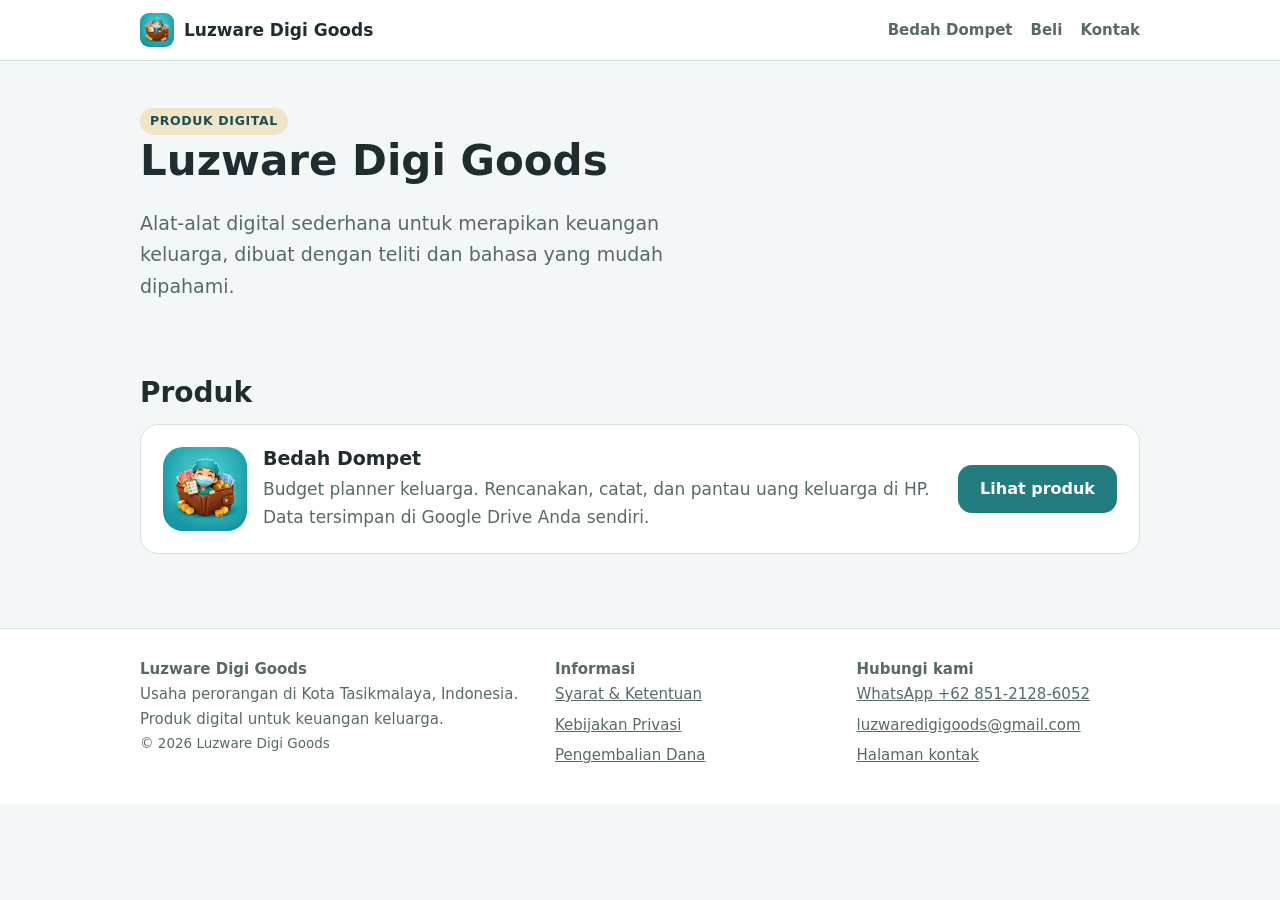
==== index.html @ b5675147 "Terbitkan situs toko Luzware Digi Goods dengan data kontak final Co-Authored-By: Claude Opus 5.5 <no" ====
<!doctype html>
<html lang="id">
<head>
<meta charset="utf-8">
<meta name="viewport" content="width=device-width, initial-scale=1">
<title>Luzware Digi Goods</title>
<meta name="description" content="Luzware Digi Goods menjual produk digital untuk keuangan keluarga. Produk pertama: Bedah Dompet, budget planner keluarga.">
<meta name="theme-color" content="#237D80">
<link rel="icon" href="/favicon.ico" sizes="any">
<link rel="icon" type="image/png" sizes="32x32" href="/favicon-32.png">
<link rel="apple-touch-icon" href="/apple-touch-icon.png">
<link rel="stylesheet" href="/gaya.css">
</head>
<body>
<header class="atas"><div class="wrap">
  <a class="merek" href="/"><img src="/gambar/logo-192.png" alt="" width="34" height="34">Luzware Digi Goods</a>
  <nav class="menu" aria-label="Menu utama"><a href="/produk/bedah-dompet/">Bedah Dompet</a><a href="/beli/">Beli</a><a href="/kontak/">Kontak</a></nav>
</div></header>
<main>

<section class="hero"><div class="wrap">
  <div>
    <span class="label">Produk digital</span>
    <h1>Luzware Digi Goods</h1>
    <p class="lead">Alat-alat digital sederhana untuk merapikan keuangan keluarga, dibuat dengan teliti dan bahasa yang mudah dipahami.</p>
  </div>
</div></section>
<section><div class="wrap">
  <h2 style="margin-top:0">Produk</h2>
  <div class="kartu" style="display:grid;gap:18px;align-items:center">
    <div style="display:flex;gap:16px;align-items:center;flex-wrap:wrap">
      <img src="/gambar/logo-256.png" alt="" width="84" height="84" style="border-radius:20px">
      <div style="flex:1 1 280px">
        <h3 style="margin:0 0 .2em">Bedah Dompet</h3>
        <p class="muted" style="margin:0">Budget planner keluarga. Rencanakan, catat, dan pantau uang keluarga di HP. Data tersimpan di Google Drive Anda sendiri.</p>
      </div>
      <a class="btn utama" href="/produk/bedah-dompet/">Lihat produk</a>
    </div>
  </div>
</div></section>

</main>
<footer class="bawah"><div class="wrap">
  <div><b>Luzware Digi Goods</b><br>Usaha perorangan di Kota Tasikmalaya, Indonesia.<br>Produk digital untuk keuangan keluarga.<br><span class="tipis">&copy; 2026 Luzware Digi Goods</span></div>
  <div><b>Informasi</b><ul>
    <li><a href="/syarat-ketentuan/">Syarat &amp; Ketentuan</a></li>
    <li><a href="/kebijakan-privasi/">Kebijakan Privasi</a></li>
    <li><a href="/pengembalian-dana/">Pengembalian Dana</a></li></ul></div>
  <div><b>Hubungi kami</b><ul>
    <li><a href="https://wa.me/6285121286052">WhatsApp +62 851-2128-6052</a></li>
    <li><a href="mailto:luzwaredigigoods@gmail.com">luzwaredigigoods@gmail.com</a></li>
    <li><a href="/kontak/">Halaman kontak</a></li></ul></div>
</div></footer>
</body>
</html>
---- gaya.css ----
:root{--bg:#F4F7F7;--surface:#fff;--fg:#202D30;--muted:#576A69;--line:#D5E0E0;--acc:#237D80;--acc-d:#174F53;--on-acc:#fff;--cream:#F1E5C7;--soft:#E6EEEE;color-scheme:light}
@media(prefers-color-scheme:dark){:root{--bg:#0B1314;--surface:#131E1F;--fg:#E3ECEC;--muted:#93A6A6;--line:#273536;--acc:#4FB7BA;--acc-d:#8AD3D5;--on-acc:#061112;--cream:#2A2618;--soft:#1C2A2B;color-scheme:dark}}
*{box-sizing:border-box}
html{scroll-behavior:smooth}
body{margin:0;background:var(--bg);color:var(--fg);font:17px/1.65 system-ui,-apple-system,"Segoe UI",Roboto,sans-serif;-webkit-text-size-adjust:100%}
a{color:var(--acc)}
img{max-width:100%;height:auto}
.wrap{max-width:1040px;margin:0 auto;padding:0 20px}
.baca{max-width:720px;margin:0 auto;padding:0 20px}
header.atas{background:var(--surface);border-bottom:1px solid var(--line);position:sticky;top:0;z-index:10}
header.atas .wrap{display:flex;align-items:center;gap:16px;min-height:60px;flex-wrap:wrap;padding-top:8px;padding-bottom:8px}
.merek{display:flex;align-items:center;gap:10px;font-weight:700;color:var(--fg);text-decoration:none}
.merek img{width:34px;height:34px;border-radius:9px}
nav.menu{margin-left:auto;display:flex;gap:6px 18px;flex-wrap:wrap;font-size:15px}
nav.menu a{color:var(--muted);text-decoration:none;font-weight:600}
nav.menu a:hover,nav.menu a[aria-current]{color:var(--acc)}
h1,h2,h3{line-height:1.25;margin:0 0 .5em}
h1{font-size:clamp(28px,5vw,42px)}
h2{font-size:clamp(22px,3.4vw,28px);margin-top:1.6em}
h3{font-size:19px;margin-top:1.4em}
p,ul,ol{margin:0 0 1em}
.muted{color:var(--muted)}
.hero{padding:44px 0 28px}
.hero .wrap{display:grid;gap:32px;align-items:center}
@media(min-width:860px){.hero .wrap{grid-template-columns:1.1fr .9fr}}
.hero p.lead{font-size:19px;color:var(--muted);max-width:34em}
.tombol{display:flex;gap:12px;flex-wrap:wrap;margin:22px 0 6px}
.btn{display:inline-flex;align-items:center;justify-content:center;min-height:48px;padding:0 22px;border-radius:14px;font-weight:700;text-decoration:none;border:0;cursor:pointer;font-size:16px;font-family:inherit}
.btn.utama{background:var(--acc);color:var(--on-acc)}
.btn.kedua{background:var(--surface);color:var(--fg);box-shadow:inset 0 0 0 1px var(--line)}
.btn[aria-disabled=true]{opacity:.6;pointer-events:none}
.ponsel{display:flex;justify-content:center;gap:14px}
.ponsel img{width:min(46%,230px);border-radius:22px;box-shadow:0 0 0 1px var(--line),0 18px 40px rgba(0,0,0,.18)}
.ponsel img:nth-child(2){margin-top:34px}
section{padding:26px 0}
.kartu{background:var(--surface);border:1px solid var(--line);border-radius:18px;padding:22px}
.grid{display:grid;gap:16px}
@media(min-width:720px){.grid.dua{grid-template-columns:1fr 1fr}.grid.tiga{grid-template-columns:repeat(3,1fr)}}
.grid .kartu h3{margin-top:0;font-size:18px}
.grid .kartu p{margin:0;color:var(--muted);font-size:16px}
.harga{font-size:30px;font-weight:800;color:var(--fg);margin:.2em 0}
.harga small{font-size:15px;font-weight:600;color:var(--muted)}
.paket.sorot{border:2px solid var(--acc)}
.label{display:inline-block;font-size:12.5px;font-weight:700;letter-spacing:.05em;text-transform:uppercase;background:var(--cream);color:var(--acc-d);padding:3px 10px;border-radius:99px}
.paket ul{padding-left:1.2em;color:var(--muted);font-size:16px}
.cat{background:var(--cream);border-radius:14px;padding:14px 16px;font-size:15.5px}
details{background:var(--surface);border:1px solid var(--line);border-radius:14px;padding:14px 18px;margin-bottom:10px}
summary{font-weight:700;cursor:pointer}
details p{margin:.7em 0 0;color:var(--muted)}
footer.bawah{margin-top:48px;border-top:1px solid var(--line);background:var(--surface);padding:28px 0 36px;font-size:15px;color:var(--muted)}
footer.bawah .wrap{display:grid;gap:18px}
@media(min-width:760px){footer.bawah .wrap{grid-template-columns:1.4fr 1fr 1fr}}
footer.bawah a{color:var(--muted)}
footer.bawah ul{list-style:none;padding:0;margin:0;display:grid;gap:6px}
.tipis{font-size:13.5px}
table{border-collapse:collapse;width:100%;margin:0 0 1.2em;font-size:16px}
th,td{border:1px solid var(--line);padding:9px 12px;text-align:left;vertical-align:top}
th{background:var(--soft)}
label{display:block;font-weight:600;margin:14px 0 6px}
input,select,textarea{width:100%;min-height:46px;padding:10px 12px;border-radius:12px;border:1px solid var(--line);background:var(--surface);color:var(--fg);font:inherit}
.rapi{padding-bottom:8px}
.langkah{counter-reset:l;list-style:none;padding:0;display:grid;gap:12px}
.langkah li{counter-increment:l;padding-left:46px;position:relative}
.langkah li::before{content:counter(l);position:absolute;left:0;top:0;width:32px;height:32px;border-radius:50%;background:var(--acc);color:var(--on-acc);display:grid;place-items:center;font-weight:700;font-size:15px}
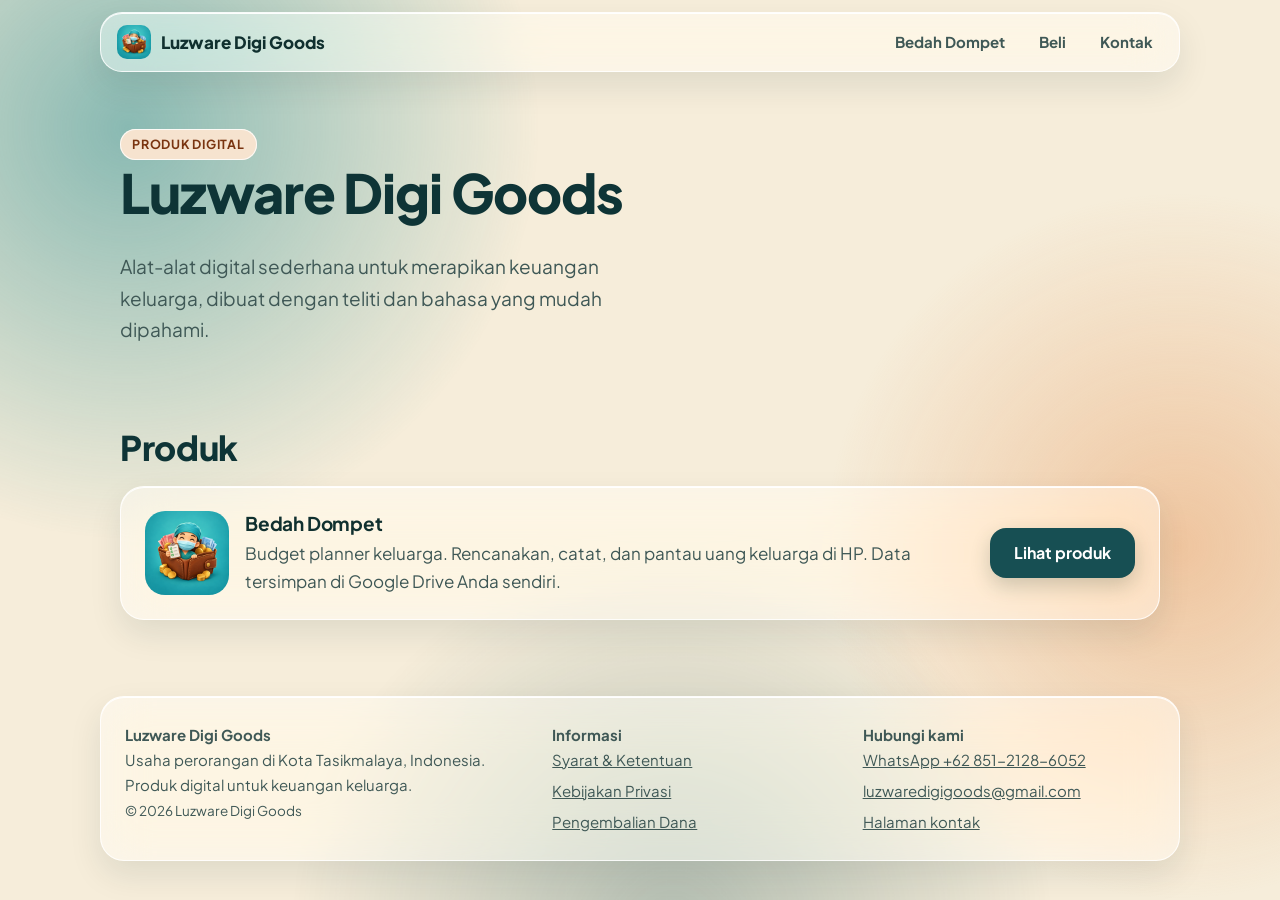
==== commit 3156f6cd: "Gaya Liquid Glass dengan gerakan halus Co-Authored-By: Claude Opus 5.5 <noreply@anthropic.com> Claud" ====
--- a/index.html
+++ b/index.html
@@ -5,10 +5,13 @@
 <meta name="viewport" content="width=device-width, initial-scale=1">
 <title>Luzware Digi Goods</title>
 <meta name="description" content="Luzware Digi Goods menjual produk digital untuk keuangan keluarga. Produk pertama: Bedah Dompet, budget planner keluarga.">
-<meta name="theme-color" content="#237D80">
+<meta name="theme-color" content="#F6EDDA">
 <link rel="icon" href="/favicon.ico" sizes="any">
 <link rel="icon" type="image/png" sizes="32x32" href="/favicon-32.png">
 <link rel="apple-touch-icon" href="/apple-touch-icon.png">
+<link rel="preconnect" href="https://fonts.googleapis.com">
+<link rel="preconnect" href="https://fonts.gstatic.com" crossorigin>
+<link href="https://fonts.googleapis.com/css2?family=Plus+Jakarta+Sans:wght@400;600;700;800&display=swap" rel="stylesheet">
 <link rel="stylesheet" href="/gaya.css">
 </head>
 <body>
@@ -51,5 +54,6 @@
     <li><a href="mailto:luzwaredigigoods@gmail.com">luzwaredigigoods@gmail.com</a></li>
     <li><a href="/kontak/">Halaman kontak</a></li></ul></div>
 </div></footer>
+<script src="/gerak.js" defer></script>
 </body>
 </html>
--- a/gaya.css
+++ b/gaya.css
@@ -1,64 +1,139 @@
-:root{--bg:#F4F7F7;--surface:#fff;--fg:#202D30;--muted:#576A69;--line:#D5E0E0;--acc:#237D80;--acc-d:#174F53;--on-acc:#fff;--cream:#F1E5C7;--soft:#E6EEEE;color-scheme:light}
-@media(prefers-color-scheme:dark){:root{--bg:#0B1314;--surface:#131E1F;--fg:#E3ECEC;--muted:#93A6A6;--line:#273536;--acc:#4FB7BA;--acc-d:#8AD3D5;--on-acc:#061112;--cream:#2A2618;--soft:#1C2A2B;color-scheme:dark}}
+/* Luzware Digi Goods: gaya Liquid Glass (kaca bening di atas latar krem berwarna).
+   Semua gerakan mati untuk pengunjung yang memilih "kurangi gerakan"; efek buram diperingan di layar kecil. */
+:root{--bg:#F6EDDA;--fg:#10302F;--muted:#3F5856;--line:rgba(16,48,47,.13);--acc:#174F53;--acc-d:#0E3436;--on-acc:#fff;
+  --kaca:rgba(255,255,255,.46);--kaca-kuat:rgba(255,255,255,.66);--tepi:rgba(255,255,255,.82);--kilap:rgba(255,255,255,.95);
+  --label-bg:#F6E3CF;--label-fg:#7A3410;--soft:rgba(255,255,255,.55);--bayang:0 14px 32px rgba(16,48,47,.10);--bayang-naik:0 26px 50px rgba(16,48,47,.18);
+  --gumpal1:rgba(47,143,146,.55);--gumpal2:rgba(233,164,110,.55);--gumpal3:rgba(23,79,83,.30);--buram:24px;color-scheme:light}
+@media(prefers-color-scheme:dark){:root{--bg:#0B1F21;--fg:#E8F1F0;--muted:#A9C0BE;--line:rgba(255,255,255,.13);--acc:#7FC6C8;--acc-d:#B9E3E4;--on-acc:#062224;
+  --kaca:rgba(255,255,255,.07);--kaca-kuat:rgba(255,255,255,.12);--tepi:rgba(255,255,255,.17);--kilap:rgba(255,255,255,.22);
+  --label-bg:rgba(241,229,199,.13);--label-fg:#F1E5C7;--soft:rgba(255,255,255,.08);--bayang:0 14px 32px rgba(0,0,0,.28);--bayang-naik:0 26px 50px rgba(0,0,0,.4);
+  --gumpal1:rgba(47,143,146,.45);--gumpal2:rgba(200,112,58,.30);--gumpal3:rgba(241,229,199,.10);color-scheme:dark}}
+@media(max-width:700px){:root{--buram:14px}}
 *{box-sizing:border-box}
+[hidden]{display:none!important}
 html{scroll-behavior:smooth}
-body{margin:0;background:var(--bg);color:var(--fg);font:17px/1.65 system-ui,-apple-system,"Segoe UI",Roboto,sans-serif;-webkit-text-size-adjust:100%}
+body{margin:0;background:var(--bg);color:var(--fg);font:17px/1.65 "Plus Jakarta Sans",system-ui,-apple-system,"Segoe UI",Roboto,sans-serif;-webkit-text-size-adjust:100%;position:relative;min-height:100vh;overflow-x:clip}
+
+/* Latar: tiga gumpalan warna yang hanyut pelan (gradien radial: lebih ringan daripada filter blur) */
+body::before,body::after,html::before{content:"";position:fixed;z-index:-1;border-radius:50%;pointer-events:none;will-change:transform}
+html::before{width:70vmax;height:70vmax;left:-25vmax;top:-25vmax;background:radial-gradient(circle,var(--gumpal1),transparent 65%);animation:hanyut1 22s ease-in-out infinite}
+body::before{width:60vmax;height:60vmax;right:-22vmax;top:18vh;background:radial-gradient(circle,var(--gumpal2),transparent 65%);animation:hanyut2 26s ease-in-out infinite}
+body::after{width:65vmax;height:65vmax;left:20vw;bottom:-35vmax;background:radial-gradient(circle,var(--gumpal3),transparent 65%);animation:hanyut1 30s ease-in-out -8s infinite}
+@keyframes hanyut1{0%,100%{transform:translate(0,0) scale(1)}50%{transform:translate(6vw,5vh) scale(1.1)}}
+@keyframes hanyut2{0%,100%{transform:translate(0,0) scale(1)}50%{transform:translate(-7vw,4vh) scale(.92)}}
+
 a{color:var(--acc)}
+a:hover{color:var(--acc-d)}
 img{max-width:100%;height:auto}
-.wrap{max-width:1040px;margin:0 auto;padding:0 20px}
-.baca{max-width:720px;margin:0 auto;padding:0 20px}
-header.atas{background:var(--surface);border-bottom:1px solid var(--line);position:sticky;top:0;z-index:10}
-header.atas .wrap{display:flex;align-items:center;gap:16px;min-height:60px;flex-wrap:wrap;padding-top:8px;padding-bottom:8px}
-.merek{display:flex;align-items:center;gap:10px;font-weight:700;color:var(--fg);text-decoration:none}
-.merek img{width:34px;height:34px;border-radius:9px}
-nav.menu{margin-left:auto;display:flex;gap:6px 18px;flex-wrap:wrap;font-size:15px}
-nav.menu a{color:var(--muted);text-decoration:none;font-weight:600}
-nav.menu a:hover,nav.menu a[aria-current]{color:var(--acc)}
-h1,h2,h3{line-height:1.25;margin:0 0 .5em}
-h1{font-size:clamp(28px,5vw,42px)}
-h2{font-size:clamp(22px,3.4vw,28px);margin-top:1.6em}
+.wrap{max-width:1080px;margin:0 auto;padding:0 20px}
+.baca{max-width:740px;margin:0 auto;padding:0 20px}
+
+/* Kaca: dipakai menu atas, kartu, tanya-jawab, kaki halaman */
+header.atas .wrap,.kartu,details,footer.bawah .wrap,.opsi,.cat,input,select,textarea{background:var(--kaca);-webkit-backdrop-filter:blur(var(--buram)) saturate(170%);backdrop-filter:blur(var(--buram)) saturate(170%);border:1px solid var(--tepi);box-shadow:inset 0 1px 0 var(--kilap),var(--bayang)}
+@supports not ((backdrop-filter:blur(1px)) or (-webkit-backdrop-filter:blur(1px))){header.atas .wrap,.kartu,details,footer.bawah .wrap,.opsi,.cat,input,select,textarea{background:var(--kaca-kuat)}}
+
+header.atas{position:sticky;top:0;z-index:10;padding:12px 0 0}
+@media(max-width:700px){header.atas{position:relative}}
+section[id],h2[id]{scroll-margin-top:96px}
+header.atas .wrap{display:flex;align-items:center;gap:16px;min-height:60px;flex-wrap:wrap;padding:8px 12px 8px 16px;border-radius:22px;max-width:1080px;width:calc(100% - 32px)}
+.merek{display:flex;align-items:center;gap:10px;font-weight:800;color:var(--fg);text-decoration:none}
+.merek img{width:34px;height:34px;border-radius:10px}
+nav.menu{margin-left:auto;display:flex;gap:6px 6px;flex-wrap:wrap;font-size:15px}
+nav.menu a{color:var(--muted);text-decoration:none;font-weight:700;padding:8px 14px;border-radius:14px;transition:background-color .25s,color .25s}
+nav.menu a:hover{background:var(--soft);color:var(--fg)}
+nav.menu a[aria-current]{background:var(--kaca-kuat);color:var(--acc);box-shadow:inset 0 0 0 1px var(--tepi)}
+
+h1,h2,h3{line-height:1.2;margin:0 0 .5em;letter-spacing:-.01em}
+h1{font-size:clamp(32px,5.4vw,54px);font-weight:800;letter-spacing:-.02em;color:var(--acc-d)}
+h2{font-size:clamp(24px,3.6vw,34px);font-weight:800;margin-top:1.6em;color:var(--acc-d)}
 h3{font-size:19px;margin-top:1.4em}
+@media(prefers-color-scheme:dark){h1,h2{color:var(--fg)}}
 p,ul,ol{margin:0 0 1em}
 .muted{color:var(--muted)}
-.hero{padding:44px 0 28px}
-.hero .wrap{display:grid;gap:32px;align-items:center}
+.hero{padding:56px 0 36px}
+.hero .wrap{display:grid;gap:36px;align-items:center}
 @media(min-width:860px){.hero .wrap{grid-template-columns:1.1fr .9fr}}
 .hero p.lead{font-size:19px;color:var(--muted);max-width:34em}
-.tombol{display:flex;gap:12px;flex-wrap:wrap;margin:22px 0 6px}
-.btn{display:inline-flex;align-items:center;justify-content:center;min-height:48px;padding:0 22px;border-radius:14px;font-weight:700;text-decoration:none;border:0;cursor:pointer;font-size:16px;font-family:inherit}
-.btn.utama{background:var(--acc);color:var(--on-acc)}
-.btn.kedua{background:var(--surface);color:var(--fg);box-shadow:inset 0 0 0 1px var(--line)}
-.btn[aria-disabled=true]{opacity:.6;pointer-events:none}
-.ponsel{display:flex;justify-content:center;gap:14px}
-.ponsel img{width:min(46%,230px);border-radius:22px;box-shadow:0 0 0 1px var(--line),0 18px 40px rgba(0,0,0,.18)}
-.ponsel img:nth-child(2){margin-top:34px}
-section{padding:26px 0}
-.kartu{background:var(--surface);border:1px solid var(--line);border-radius:18px;padding:22px}
-.grid{display:grid;gap:16px}
+.tombol{display:flex;gap:12px;flex-wrap:wrap;margin:24px 0 8px}
+
+.btn{display:inline-flex;align-items:center;justify-content:center;min-height:50px;padding:0 24px;border-radius:16px;font-weight:700;text-decoration:none;border:0;cursor:pointer;font-size:16px;font-family:inherit;transition:transform .2s cubic-bezier(.2,.8,.2,1),box-shadow .2s,background-color .2s}
+.btn.utama{background:var(--acc);color:var(--on-acc);box-shadow:0 8px 20px rgba(16,48,47,.2)}
+.btn.utama:hover{color:var(--on-acc);transform:translateY(-2px);box-shadow:0 14px 28px rgba(16,48,47,.28)}
+.btn.kedua{background:var(--kaca);color:var(--fg);-webkit-backdrop-filter:blur(16px);backdrop-filter:blur(16px);box-shadow:inset 0 0 0 1px var(--tepi)}
+.btn.kedua:hover{color:var(--fg);transform:translateY(-2px);background:var(--kaca-kuat)}
+.btn:active{transform:scale(.97)}
+.btn:focus-visible,a:focus-visible,summary:focus-visible,input:focus-visible{outline:3px solid var(--acc);outline-offset:3px}
+.btn[aria-disabled=true],.btn:disabled{opacity:.6;pointer-events:none}
+
+/* Tangkapan layar aplikasi dalam bingkai kaca yang mengapung */
+.ponsel{display:flex;justify-content:center;gap:18px}
+.ponsel img{width:min(44%,230px);border-radius:30px;border:9px solid var(--kaca-kuat);box-shadow:0 0 0 1px var(--tepi),0 30px 60px rgba(16,48,47,.2);animation:apung 6s ease-in-out infinite}
+.ponsel img:nth-child(2){margin-top:48px;animation-duration:7s;animation-delay:-2s}
+@keyframes apung{0%,100%{transform:translateY(0)}50%{transform:translateY(-14px)}}
+
+section{padding:28px 0}
+.kartu{position:relative;overflow:hidden;border-radius:24px;padding:24px;transition:transform .35s cubic-bezier(.2,.8,.2,1),box-shadow .35s}
+.kartu::after{content:"";position:absolute;top:0;left:0;width:40%;height:100%;background:linear-gradient(90deg,transparent,rgba(255,255,255,.5),transparent);transform:translateX(-130%) skewX(-20deg);pointer-events:none}
+@media(hover:hover){.grid .kartu:hover{transform:translateY(-6px);box-shadow:inset 0 1px 0 var(--kilap),var(--bayang-naik)}.grid .kartu:hover::after{animation:kilau .9s ease-out}}
+@keyframes kilau{to{transform:translateX(280%) skewX(-20deg)}}
+.grid{display:grid;gap:18px}
 @media(min-width:720px){.grid.dua{grid-template-columns:1fr 1fr}.grid.tiga{grid-template-columns:repeat(3,1fr)}}
 .grid .kartu h3{margin-top:0;font-size:18px}
 .grid .kartu p{margin:0;color:var(--muted);font-size:16px}
-.harga{font-size:30px;font-weight:800;color:var(--fg);margin:.2em 0}
+.harga{font-size:34px;font-weight:800;color:var(--acc-d);margin:.2em 0;display:flex;flex-wrap:wrap;align-items:baseline;column-gap:8px}
+@media(prefers-color-scheme:dark){.harga{color:var(--fg)}}
 .harga small{font-size:15px;font-weight:600;color:var(--muted)}
-.paket.sorot{border:2px solid var(--acc)}
-.label{display:inline-block;font-size:12.5px;font-weight:700;letter-spacing:.05em;text-transform:uppercase;background:var(--cream);color:var(--acc-d);padding:3px 10px;border-radius:99px}
+.paket{display:flex;flex-direction:column}
+.paket .btn{margin-top:auto}
+.paket .label{align-self:flex-start}
+.harga small{white-space:nowrap}
+.paket.sorot{border:2px solid var(--acc);background:var(--kaca-kuat)}
+.label{display:inline-block;font-size:12.5px;font-weight:700;letter-spacing:.06em;text-transform:uppercase;background:var(--label-bg);color:var(--label-fg);padding:5px 12px;border-radius:99px;box-shadow:inset 0 0 0 1px var(--tepi)}
 .paket ul{padding-left:1.2em;color:var(--muted);font-size:16px}
-.cat{background:var(--cream);border-radius:14px;padding:14px 16px;font-size:15.5px}
-details{background:var(--surface);border:1px solid var(--line);border-radius:14px;padding:14px 18px;margin-bottom:10px}
-summary{font-weight:700;cursor:pointer}
+.cat{border-radius:18px;padding:16px 18px;font-size:15.5px}
+details{border-radius:20px;padding:16px 20px;margin-bottom:12px;transition:background-color .25s}
+details[open]{background:var(--kaca-kuat)}
+summary{font-weight:700;cursor:pointer;list-style:none;display:flex;justify-content:space-between;gap:12px;align-items:center}
+summary::-webkit-details-marker{display:none}
+summary::after{content:"+";font-size:22px;line-height:1;color:var(--acc);transition:transform .3s cubic-bezier(.2,.8,.2,1)}
+details[open] summary::after{transform:rotate(45deg)}
 details p{margin:.7em 0 0;color:var(--muted)}
-footer.bawah{margin-top:48px;border-top:1px solid var(--line);background:var(--surface);padding:28px 0 36px;font-size:15px;color:var(--muted)}
-footer.bawah .wrap{display:grid;gap:18px}
+details[open] p{animation:naik .45s cubic-bezier(.2,.8,.2,1) both}
+
+footer.bawah{margin-top:48px;padding:0 0 36px;font-size:15px;color:var(--muted)}
+footer.bawah .wrap{display:grid;gap:18px;border-radius:24px;padding:26px 24px;width:calc(100% - 32px)}
 @media(min-width:760px){footer.bawah .wrap{grid-template-columns:1.4fr 1fr 1fr}}
 footer.bawah a{color:var(--muted)}
+footer.bawah a:hover{color:var(--fg)}
 footer.bawah ul{list-style:none;padding:0;margin:0;display:grid;gap:6px}
 .tipis{font-size:13.5px}
-table{border-collapse:collapse;width:100%;margin:0 0 1.2em;font-size:16px}
-th,td{border:1px solid var(--line);padding:9px 12px;text-align:left;vertical-align:top}
+table{border-collapse:separate;border-spacing:0;width:100%;margin:0 0 1.2em;font-size:16px;background:var(--kaca);border:1px solid var(--tepi);border-radius:16px;overflow:hidden}
+th,td{border-bottom:1px solid var(--line);padding:10px 14px;text-align:left;vertical-align:top}
+tr:last-child td{border-bottom:0}
 th{background:var(--soft)}
 label{display:block;font-weight:600;margin:14px 0 6px}
-input,select,textarea{width:100%;min-height:46px;padding:10px 12px;border-radius:12px;border:1px solid var(--line);background:var(--surface);color:var(--fg);font:inherit}
+input,select,textarea{width:100%;min-height:48px;padding:10px 14px;border-radius:14px;color:var(--fg);font:inherit;box-shadow:inset 0 1px 0 var(--kilap)}
 .rapi{padding-bottom:8px}
+.paket-pilih{display:grid;gap:10px;margin-bottom:6px}
+.paket-pilih legend{margin-bottom:10px}
+.opsi{display:flex;gap:12px;align-items:flex-start;font-weight:400;margin:0;padding:14px 16px;border-radius:18px;cursor:pointer;transition:transform .2s,background-color .2s}
+.opsi:hover{background:var(--kaca-kuat)}
+.opsi:has(input:checked){border:2px solid var(--acc);background:var(--kaca-kuat)}
+.opsi input{width:20px;min-height:20px;margin-top:4px;flex:none;box-shadow:none;accent-color:var(--acc)}
 .langkah{counter-reset:l;list-style:none;padding:0;display:grid;gap:12px}
-.langkah li{counter-increment:l;padding-left:46px;position:relative}
-.langkah li::before{content:counter(l);position:absolute;left:0;top:0;width:32px;height:32px;border-radius:50%;background:var(--acc);color:var(--on-acc);display:grid;place-items:center;font-weight:700;font-size:15px}
+.langkah li{counter-increment:l;padding-left:48px;position:relative}
+.langkah li::before{content:counter(l);position:absolute;left:0;top:0;width:34px;height:34px;border-radius:12px;background:var(--acc);color:var(--on-acc);display:grid;place-items:center;font-weight:800;font-size:15px}
+
+/* Gerakan: bagian atas muncul berurutan saat dibuka; bagian lain muncul saat digulir (gerak.js) */
+@keyframes naik{from{opacity:0;transform:translateY(22px)}to{opacity:1;transform:none}}
+.hero .wrap>div:not(.ponsel)>*,.hero .ponsel{animation:naik .9s cubic-bezier(.2,.8,.2,1) both}
+.hero .wrap>div:not(.ponsel)>:nth-child(2){animation-delay:.08s}.hero .wrap>div:not(.ponsel)>:nth-child(3){animation-delay:.16s}.hero .wrap>div:not(.ponsel)>:nth-child(4){animation-delay:.24s}.hero .wrap>div:not(.ponsel)>:nth-child(5){animation-delay:.32s}
+.hero .ponsel{animation-delay:.3s}
+html.gerak .muncul{opacity:0;transform:translateY(20px);transition:opacity .7s cubic-bezier(.2,.8,.2,1),transform .7s cubic-bezier(.2,.8,.2,1)}
+html.gerak .muncul.tampak{opacity:1;transform:none}
+
+@media(prefers-reduced-motion:reduce){
+  html{scroll-behavior:auto}
+  *,*::before,*::after{animation:none!important;transition:none!important}
+  html.gerak .muncul{opacity:1;transform:none}
+}
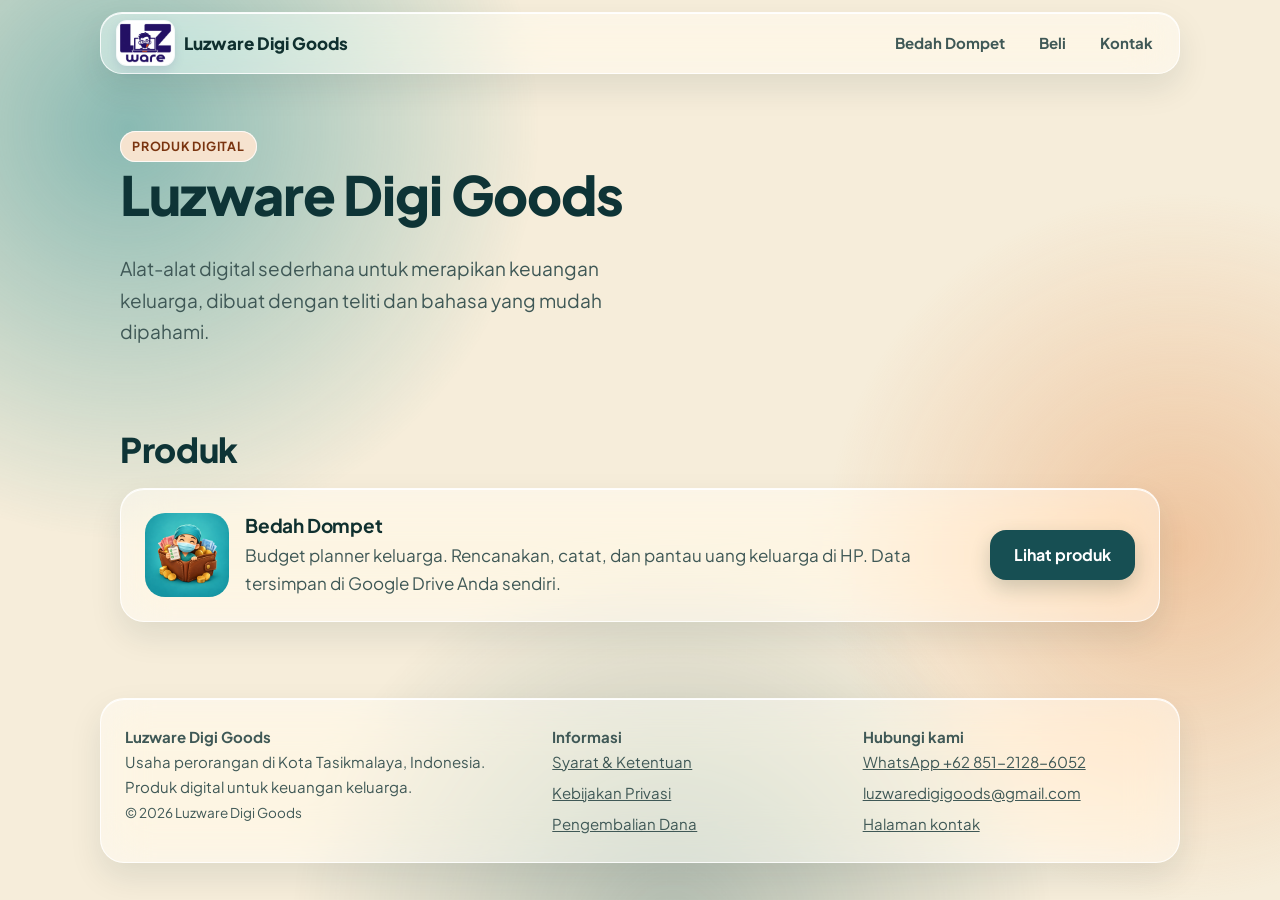
==== commit a2110abf: "Logo LZware sebagai identitas situs; paket Lengkap Premium 3 tahun Co-Authored-By: Claude Opus 5.5 <" ====
--- a/index.html
+++ b/index.html
@@ -16,7 +16,7 @@
 </head>
 <body>
 <header class="atas"><div class="wrap">
-  <a class="merek" href="/"><img src="/gambar/logo-192.png" alt="" width="34" height="34">Luzware Digi Goods</a>
+  <a class="merek" href="/"><img src="/gambar/luzware-logo.png" alt="" width="58" height="45">Luzware Digi Goods</a>
   <nav class="menu" aria-label="Menu utama"><a href="/produk/bedah-dompet/">Bedah Dompet</a><a href="/beli/">Beli</a><a href="/kontak/">Kontak</a></nav>
 </div></header>
 <main>
--- a/gaya.css
+++ b/gaya.css
@@ -37,7 +37,7 @@
 section[id],h2[id]{scroll-margin-top:96px}
 header.atas .wrap{display:flex;align-items:center;gap:16px;min-height:60px;flex-wrap:wrap;padding:8px 12px 8px 16px;border-radius:22px;max-width:1080px;width:calc(100% - 32px)}
 .merek{display:flex;align-items:center;gap:10px;font-weight:800;color:var(--fg);text-decoration:none}
-.merek img{width:34px;height:34px;border-radius:10px}
+.merek img{height:44px;width:auto;border-radius:10px;background:#fff;box-shadow:0 0 0 1px var(--tepi),0 4px 12px rgba(35,16,100,.12)}
 nav.menu{margin-left:auto;display:flex;gap:6px 6px;flex-wrap:wrap;font-size:15px}
 nav.menu a{color:var(--muted);text-decoration:none;font-weight:700;padding:8px 14px;border-radius:14px;transition:background-color .25s,color .25s}
 nav.menu a:hover{background:var(--soft);color:var(--fg)}
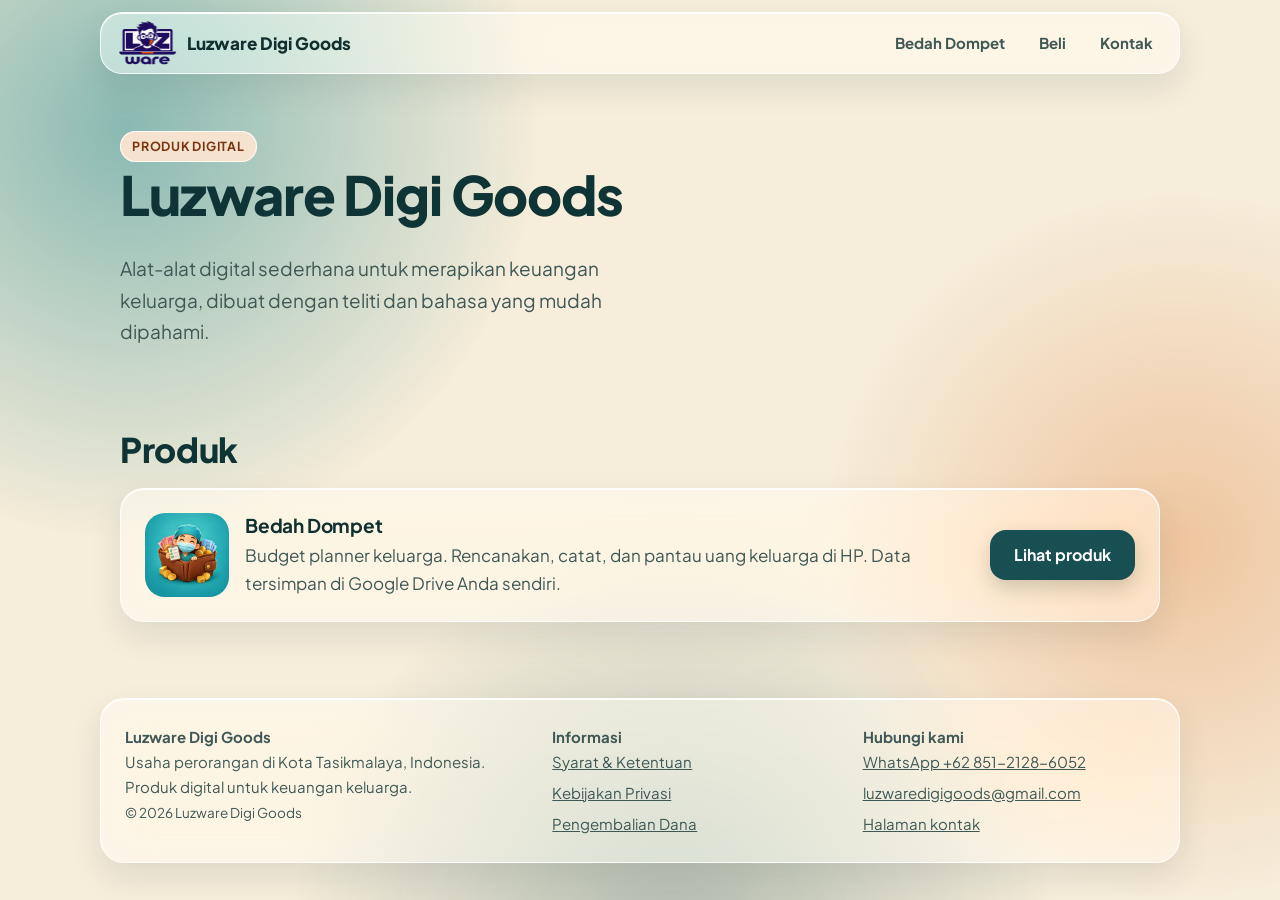
==== commit ea10881e: "Situs: logo LZware tanpa latar, S&K Premium tanpa (segera hadir) Co-Authored-By: Claude Opus 5.5 <no" ====
--- a/index.html
+++ b/index.html
@@ -16,7 +16,7 @@
 </head>
 <body>
 <header class="atas"><div class="wrap">
-  <a class="merek" href="/"><img src="/gambar/luzware-logo.png" alt="" width="58" height="45">Luzware Digi Goods</a>
+  <a class="merek" href="/"><img src="/gambar/luzware-logo.png" alt="" width="60" height="44">Luzware Digi Goods</a>
   <nav class="menu" aria-label="Menu utama"><a href="/produk/bedah-dompet/">Bedah Dompet</a><a href="/beli/">Beli</a><a href="/kontak/">Kontak</a></nav>
 </div></header>
 <main>
--- a/gaya.css
+++ b/gaya.css
@@ -37,7 +37,8 @@
 section[id],h2[id]{scroll-margin-top:96px}
 header.atas .wrap{display:flex;align-items:center;gap:16px;min-height:60px;flex-wrap:wrap;padding:8px 12px 8px 16px;border-radius:22px;max-width:1080px;width:calc(100% - 32px)}
 .merek{display:flex;align-items:center;gap:10px;font-weight:800;color:var(--fg);text-decoration:none}
-.merek img{height:44px;width:auto;border-radius:10px;background:#fff;box-shadow:0 0 0 1px var(--tepi),0 4px 12px rgba(35,16,100,.12)}
+.merek img{height:44px;width:auto}
+@media(prefers-color-scheme:dark){.merek img{filter:drop-shadow(0 0 .6px #fff) drop-shadow(0 0 .6px #fff) drop-shadow(0 0 4px rgba(255,255,255,.35))}}
 nav.menu{margin-left:auto;display:flex;gap:6px 6px;flex-wrap:wrap;font-size:15px}
 nav.menu a{color:var(--muted);text-decoration:none;font-weight:700;padding:8px 14px;border-radius:14px;transition:background-color .25s,color .25s}
 nav.menu a:hover{background:var(--soft);color:var(--fg)}
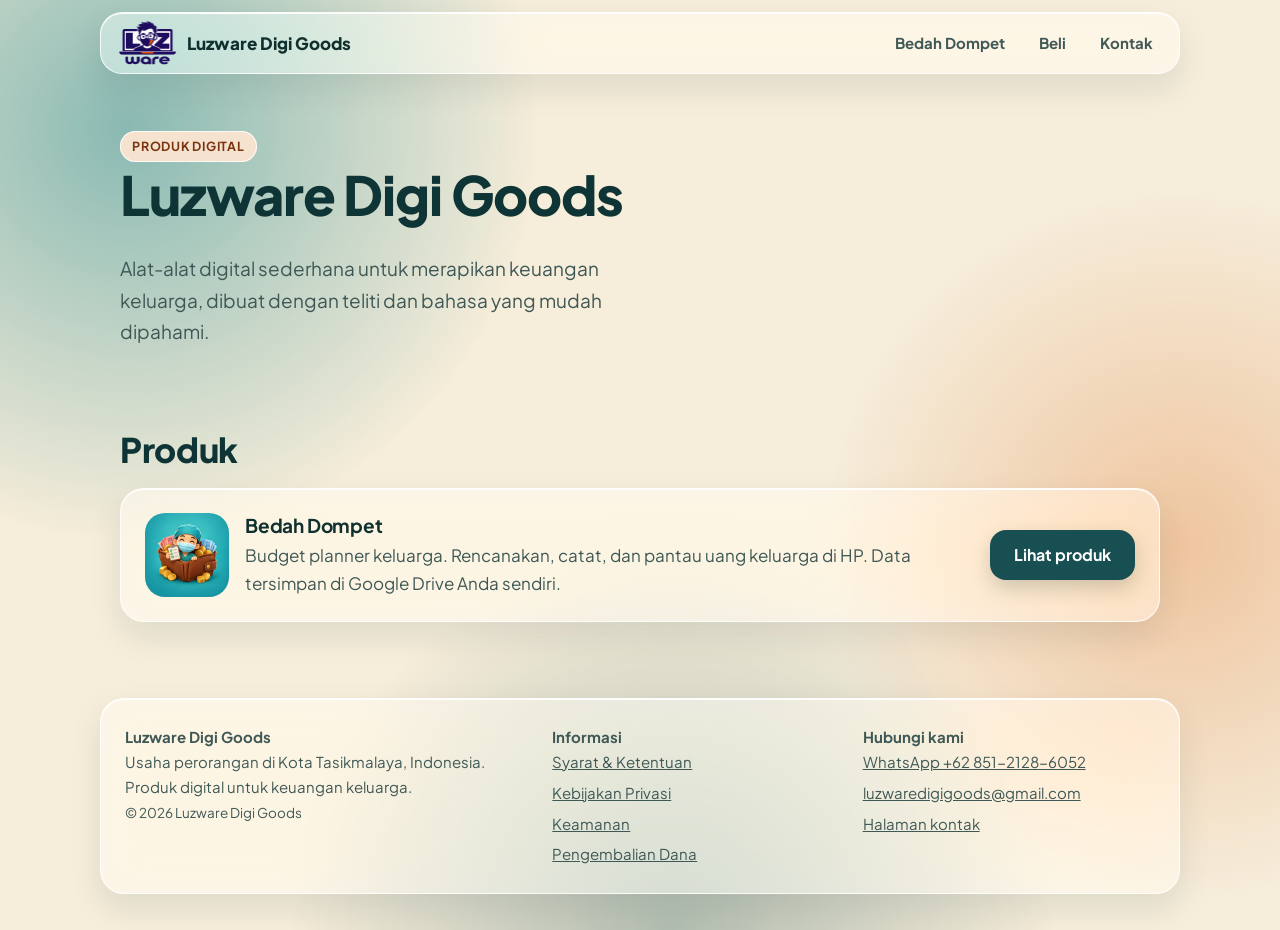
==== commit 97c81032: "Halaman Keamanan & Privasi Co-Authored-By: Claude Opus 5.5 <noreply@anthropic.com> Claude-Session: h" ====
--- a/index.html
+++ b/index.html
@@ -5,6 +5,17 @@
 <meta name="viewport" content="width=device-width, initial-scale=1">
 <title>Luzware Digi Goods</title>
 <meta name="description" content="Luzware Digi Goods menjual produk digital untuk keuangan keluarga. Produk pertama: Bedah Dompet, budget planner keluarga.">
+<meta property="og:type" content="website">
+<meta property="og:site_name" content="Luzware Digi Goods">
+<meta property="og:locale" content="id_ID">
+<meta property="og:title" content="Luzware Digi Goods">
+<meta property="og:description" content="Luzware Digi Goods menjual produk digital untuk keuangan keluarga. Produk pertama: Bedah Dompet, budget planner keluarga.">
+<meta property="og:url" content="https://bedahdompet.com/">
+<meta property="og:image" content="https://bedahdompet.com/gambar/og-luzware.jpg">
+<meta property="og:image:width" content="1200">
+<meta property="og:image:height" content="630">
+<meta property="og:image:alt" content="Luzware Digi Goods, produk digital untuk keuangan keluarga">
+<meta name="twitter:card" content="summary_large_image">
 <meta name="theme-color" content="#F6EDDA">
 <link rel="icon" href="/favicon.ico" sizes="any">
 <link rel="icon" type="image/png" sizes="32x32" href="/favicon-32.png">
@@ -48,6 +59,7 @@
   <div><b>Informasi</b><ul>
     <li><a href="/syarat-ketentuan/">Syarat &amp; Ketentuan</a></li>
     <li><a href="/kebijakan-privasi/">Kebijakan Privasi</a></li>
+    <li><a href="/keamanan/">Keamanan</a></li>
     <li><a href="/pengembalian-dana/">Pengembalian Dana</a></li></ul></div>
   <div><b>Hubungi kami</b><ul>
     <li><a href="https://wa.me/6285121286052">WhatsApp +62 851-2128-6052</a></li>
--- a/gaya.css
+++ b/gaya.css
@@ -43,6 +43,24 @@
 nav.menu a{color:var(--muted);text-decoration:none;font-weight:700;padding:8px 14px;border-radius:14px;transition:background-color .25s,color .25s}
 nav.menu a:hover{background:var(--soft);color:var(--fg)}
 nav.menu a[aria-current]{background:var(--kaca-kuat);color:var(--acc);box-shadow:inset 0 0 0 1px var(--tepi)}
+/* Menu HP: tombol Menu + daftar turun (diaktifkan gerak.js) */
+.tombol-menu{display:none}
+@media(max-width:700px){
+  html.menu-hp header.atas .wrap{position:relative;flex-wrap:nowrap}
+  html.menu-hp .tombol-menu{display:inline-flex;align-items:center;gap:8px;margin-left:auto;font:inherit;font-size:15px;font-weight:700;color:var(--fg);background:var(--soft);border:1px solid var(--tepi);border-radius:14px;padding:8px 12px;cursor:pointer;min-height:44px}
+  .tombol-menu svg path{stroke:currentColor;stroke-width:2;stroke-linecap:round;fill:none;transform-origin:12px 12px;transition:transform .25s,opacity .2s}
+  header.atas.buka .tombol-menu svg .g1{transform:translateY(5px) rotate(45deg)}
+  header.atas.buka .tombol-menu svg .g2{opacity:0}
+  header.atas.buka .tombol-menu svg .g3{transform:translateY(-5px) rotate(-45deg)}
+  html.menu-hp nav.menu{position:absolute;top:calc(100% + 8px);right:0;min-width:220px;flex-direction:column;flex-wrap:nowrap;gap:2px;padding:8px;border-radius:18px;
+    /* padat: efek buram bertumpuk di dalam kaca header tidak berjalan di Chrome, isi halaman jadi tembus */
+    background:#FBF6EC;border:1px solid var(--tepi);box-shadow:inset 0 1px 0 var(--kilap),var(--bayang-naik);
+    opacity:0;visibility:hidden;transform:translateY(-6px) scale(.98);transform-origin:top right}
+  html.menu-hp header.atas.tutup nav.menu{transition:opacity .2s,transform .2s,visibility 0s .2s}
+  html.menu-hp header.atas.buka nav.menu{opacity:1;visibility:visible;transform:none;transition:opacity .2s,transform .2s}
+  html.menu-hp nav.menu a{padding:12px 14px;font-size:16px}
+}
+@media(prefers-color-scheme:dark) and (max-width:700px){html.menu-hp nav.menu{background:#0E2628}}
 
 h1,h2,h3{line-height:1.2;margin:0 0 .5em;letter-spacing:-.01em}
 h1{font-size:clamp(32px,5.4vw,54px);font-weight:800;letter-spacing:-.02em;color:var(--acc-d)}
@@ -63,6 +81,7 @@
 .btn.kedua{background:var(--kaca);color:var(--fg);-webkit-backdrop-filter:blur(16px);backdrop-filter:blur(16px);box-shadow:inset 0 0 0 1px var(--tepi)}
 .btn.kedua:hover{color:var(--fg);transform:translateY(-2px);background:var(--kaca-kuat)}
 .btn:active{transform:scale(.97)}
+.kode-lisensi .kode-besar{margin:.2em 0 0;font:800 clamp(26px,8vw,34px)/1.2 ui-monospace,"SF Mono",Menlo,Consolas,monospace;letter-spacing:.06em;color:var(--acc);user-select:all;word-break:break-all}
 .btn:focus-visible,a:focus-visible,summary:focus-visible,input:focus-visible{outline:3px solid var(--acc);outline-offset:3px}
 .btn[aria-disabled=true],.btn:disabled{opacity:.6;pointer-events:none}
 
@@ -138,3 +157,42 @@
   *,*::before,*::after{animation:none!important;transition:none!important}
   html.gerak .muncul{opacity:1;transform:none}
 }
+
+/* Galeri video produk: Reel 9:16 berjajar (digeser di HP), motion 4:5 berdua */
+.galeri-video{display:grid;gap:18px;grid-template-columns:repeat(3,1fr);margin:16px 0}
+.galeri-video.dua{grid-template-columns:repeat(2,minmax(0,340px));justify-content:center}
+.kartu.video{margin:0;padding:10px;border-radius:26px}
+.kartu.video video{display:block;width:100%;height:auto;aspect-ratio:9/16;border-radius:18px;background:#0E2628;object-fit:cover}
+.kartu.video.lebar video{aspect-ratio:4/5}
+.kartu.video figcaption{padding:10px 6px 4px;display:grid;gap:2px}
+.kartu.video figcaption span{color:var(--muted);font-size:14.5px}
+@media(max-width:720px){
+  .galeri-video{grid-template-columns:none;grid-auto-flow:column;grid-auto-columns:72%;overflow-x:auto;scroll-snap-type:x mandatory;padding:4px 4px 12px;margin:12px -4px}
+  .galeri-video.dua{grid-auto-columns:78%;justify-content:start}
+  .galeri-video>*{scroll-snap-align:center}
+}
+
+/* Tur fitur: tab + tangkapan layar asli dalam bingkai ponsel. Tanpa skrip, semua panel tampil berurutan. */
+.tur{display:grid;gap:18px;margin-top:16px}
+.tur-tab{display:flex;gap:8px;overflow-x:auto;padding:4px 2px 8px;scrollbar-width:none}
+.tur-tab::-webkit-scrollbar{display:none}
+.tur-tab button{flex:none;font:inherit;font-size:15px;font-weight:700;color:var(--muted);background:var(--kaca);border:1px solid var(--tepi);border-radius:99px;padding:10px 18px;min-height:44px;cursor:pointer;transition:background-color .25s,color .25s,box-shadow .25s}
+.tur-tab button:hover{color:var(--fg);background:var(--kaca-kuat)}
+.tur-tab button[aria-selected=true]{background:var(--acc);color:var(--on-acc);border-color:var(--acc);box-shadow:0 8px 20px rgba(16,48,47,.2)}
+.tur-panel{display:grid;gap:24px;align-items:center;border-radius:28px;padding:24px;background:var(--kaca);-webkit-backdrop-filter:blur(var(--buram)) saturate(170%);backdrop-filter:blur(var(--buram)) saturate(170%);border:1px solid var(--tepi);box-shadow:inset 0 1px 0 var(--kilap),var(--bayang)}
+@media(min-width:820px){.tur-panel{grid-template-columns:1fr 1.05fr;padding:36px}}
+.tur-teks h3{font-size:clamp(22px,3vw,28px);margin:.5em 0 .4em;color:var(--acc-d)}
+@media(prefers-color-scheme:dark){.tur-teks h3{color:var(--fg)}}
+.tur-teks p{color:var(--muted)}
+.centang{list-style:none;padding:0;margin:0;display:grid;gap:10px}
+.centang li{position:relative;padding-left:32px;color:var(--fg)}
+.centang li::before{content:"";position:absolute;left:0;top:3px;width:22px;height:22px;border-radius:8px;background:var(--acc) url("data:image/svg+xml,%3Csvg xmlns='http://www.w3.org/2000/svg' viewBox='0 0 24 24'%3E%3Cpath d='M6 12.5l4 4 8-9' fill='none' stroke='white' stroke-width='3' stroke-linecap='round' stroke-linejoin='round'/%3E%3C/svg%3E") center/16px no-repeat}
+.tur-layar{display:flex;justify-content:center;gap:16px}
+.tur-layar img{width:min(46%,250px);border-radius:30px;border:9px solid var(--kaca-kuat);box-shadow:0 0 0 1px var(--tepi),0 26px 50px rgba(16,48,47,.2)}
+.tur-layar img:nth-child(2){margin-top:40px}
+.tur-layar img:only-child{width:min(62%,260px)}
+html.tur-js .tur-panel{display:none}
+html.tur-js .tur-panel.aktif{display:grid;animation:naik .5s cubic-bezier(.2,.8,.2,1) both}
+html.tur-js .tur-panel.aktif .tur-layar img{animation:naik .6s cubic-bezier(.2,.8,.2,1) both}
+html.tur-js .tur-panel.aktif .tur-layar img:nth-child(2){animation-delay:.08s}
+html.tur-js .tur-panel>.tur-teks>.label{display:none}
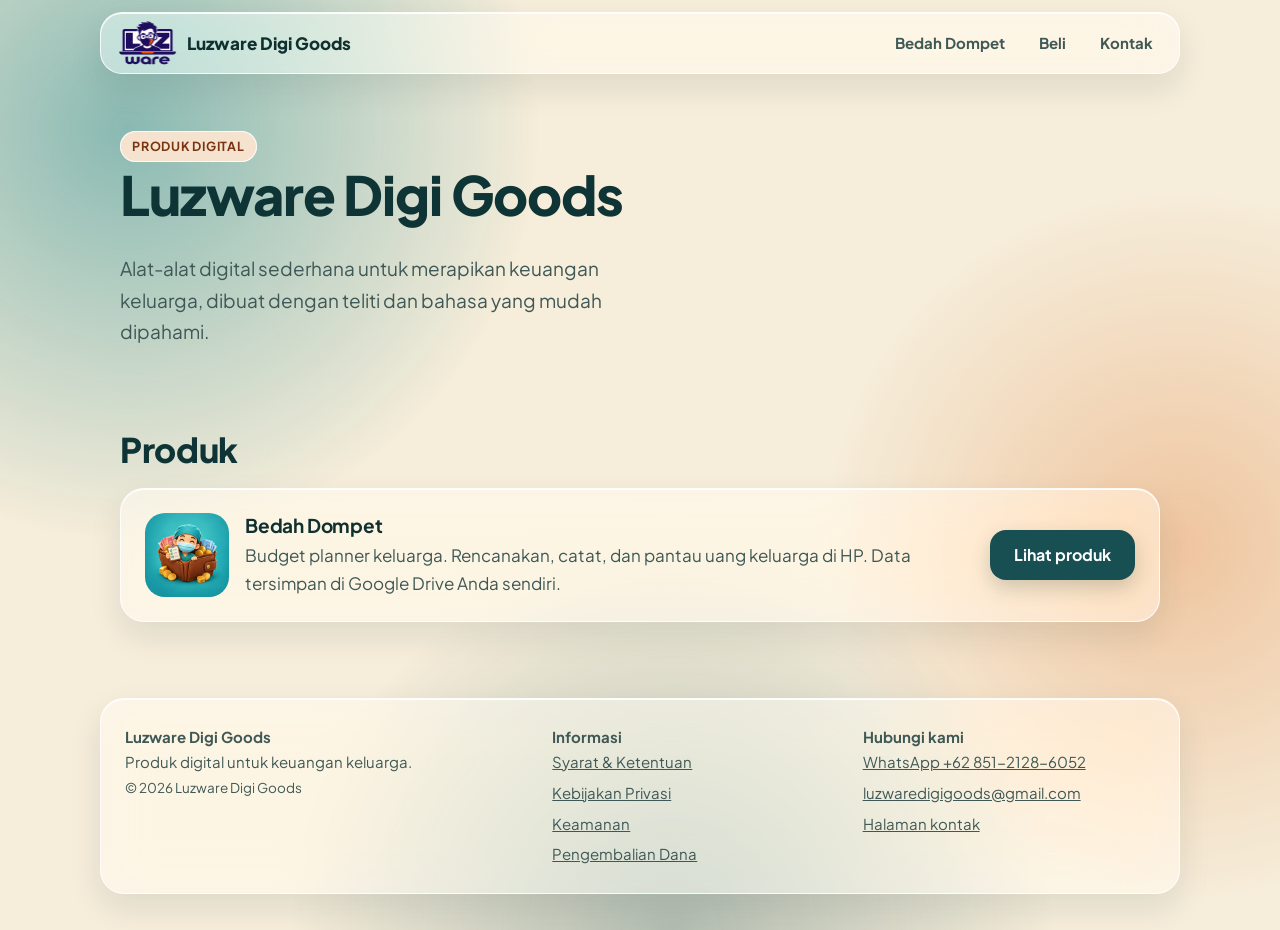
==== commit dae0402f: "Kaki halaman tanpa kota Co-Authored-By: Claude Opus 5.5 <noreply@anthropic.com> Claude-Session: http" ====
--- a/index.html
+++ b/index.html
@@ -55,7 +55,7 @@
 
 </main>
 <footer class="bawah"><div class="wrap">
-  <div><b>Luzware Digi Goods</b><br>Usaha perorangan di Kota Tasikmalaya, Indonesia.<br>Produk digital untuk keuangan keluarga.<br><span class="tipis">&copy; 2026 Luzware Digi Goods</span></div>
+  <div><b>Luzware Digi Goods</b><br>Produk digital untuk keuangan keluarga.<br><span class="tipis">&copy; 2026 Luzware Digi Goods</span></div>
   <div><b>Informasi</b><ul>
     <li><a href="/syarat-ketentuan/">Syarat &amp; Ketentuan</a></li>
     <li><a href="/kebijakan-privasi/">Kebijakan Privasi</a></li>
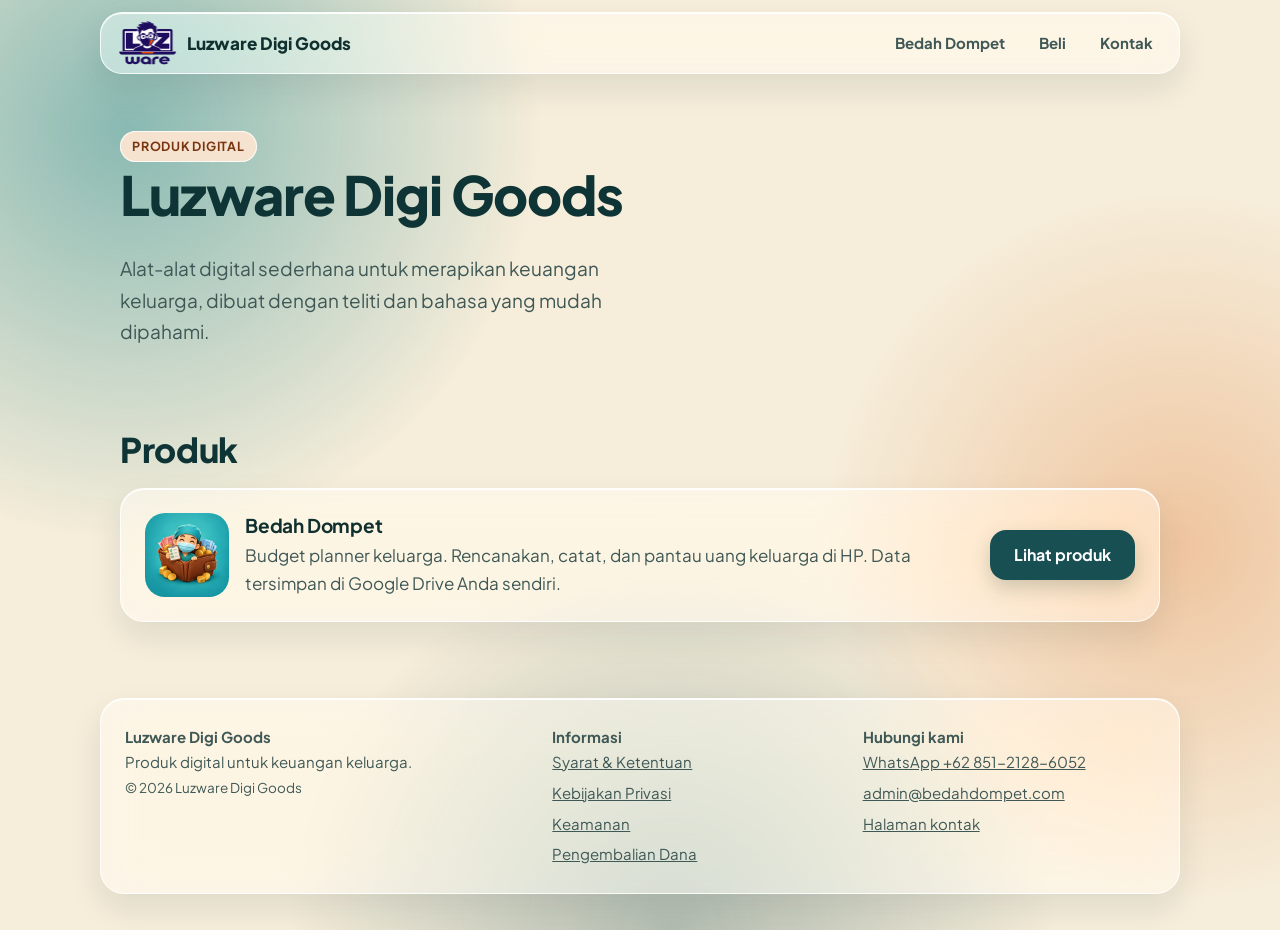
==== commit 54ccf303: "Kontak email situs: admin@bedahdompet.com Co-Authored-By: Claude Opus 5.5 <noreply@anthropic.com> Cl" ====
--- a/index.html
+++ b/index.html
@@ -63,7 +63,7 @@
     <li><a href="/pengembalian-dana/">Pengembalian Dana</a></li></ul></div>
   <div><b>Hubungi kami</b><ul>
     <li><a href="https://wa.me/6285121286052">WhatsApp +62 851-2128-6052</a></li>
-    <li><a href="mailto:luzwaredigigoods@gmail.com">luzwaredigigoods@gmail.com</a></li>
+    <li><a href="mailto:admin@bedahdompet.com">admin@bedahdompet.com</a></li>
     <li><a href="/kontak/">Halaman kontak</a></li></ul></div>
 </div></footer>
 <script src="/gerak.js" defer></script>
